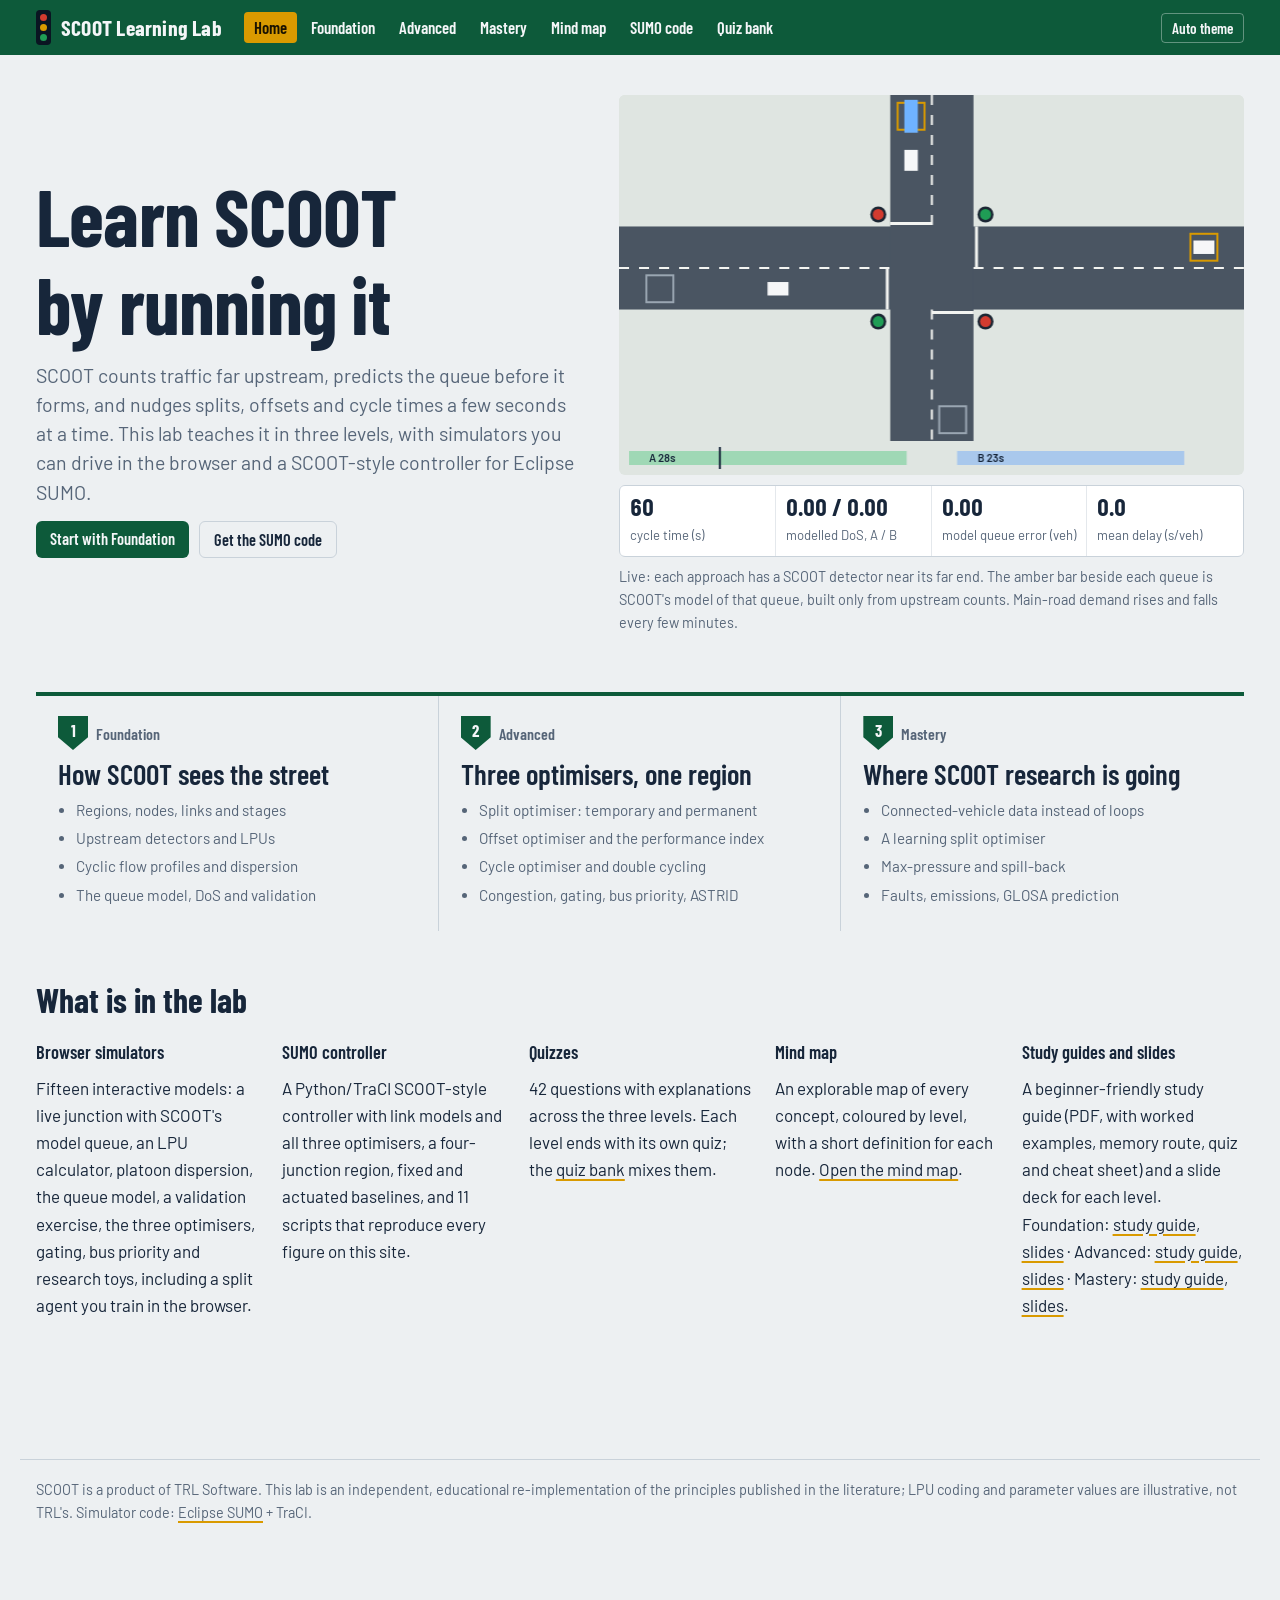
==== docs/index.html @ 30b81a03 "Add files via upload" ====
<!doctype html>
<html lang="en">
<head>
<meta charset="utf-8">
<meta name="viewport" content="width=device-width, initial-scale=1, viewport-fit=cover">
<title>SCOOT Learning Lab</title>
<meta name="claude:viewport-fit-sides" content="cover">
<meta name="description" content="Learn SCOOT, the Split Cycle Offset Optimisation Technique, in three levels with live simulators, quizzes, a mind map and a SCOOT-style controller for SUMO.">
<link rel="preconnect" href="https://fonts.googleapis.com"><link rel="preconnect" href="https://fonts.gstatic.com" crossorigin>
<link rel="stylesheet" href="https://fonts.googleapis.com/css2?family=Barlow+Condensed:wght@500;600;700&family=Barlow:ital,wght@0,400;0,500;0,600;1,400&family=JetBrains+Mono:wght@400;600&display=swap">
<link rel="stylesheet" href="css/site.css">
</head>
<body>
<main class="wrap">
  <section class="hero">
    <div>
      <h1>Learn SCOOT by running it</h1>
      <p class="lede">SCOOT counts traffic far upstream, predicts the queue before it forms, and nudges splits, offsets and cycle times a few seconds at a time. This lab teaches it in three levels, with simulators you can drive in the browser and a SCOOT-style controller for Eclipse SUMO.</p>
      <div class="quiz-nav">
        <a class="btn" href="foundation.html" style="text-decoration:none">Start with Foundation</a>
        <a class="btn ghost" href="sumo.html" style="text-decoration:none">Get the SUMO code</a>
      </div>
    </div>
    <div>
      <canvas class="sim" id="heroSim" aria-label="Live simulation of a junction under SCOOT control"></canvas>
      <div class="readout" style="margin-top:10px">
        <div><b id="hC">–</b><span>cycle time (s)</span></div>
        <div><b id="hDs">–</b><span>modelled DoS, A / B</span></div>
        <div><b id="hErr">–</b><span>model queue error (veh)</span></div>
        <div><b id="hDelay">–</b><span>mean delay (s/veh)</span></div>
      </div>
      <p class="muted" style="font-size:.9rem;margin-top:8px">Live: each approach has a SCOOT detector near its far end. The amber bar beside each queue is SCOOT's model of that queue, built only from upstream counts. Main-road demand rises and falls every few minutes.</p>
    </div>
  </section>

  <div class="levels">
    <a href="foundation.html">
      <span class="level-tag"><span class="shield">1</span>Foundation</span>
      <h3>How SCOOT sees the street</h3>
      <ul><li>Regions, nodes, links and stages</li><li>Upstream detectors and LPUs</li><li>Cyclic flow profiles and dispersion</li><li>The queue model, DoS and validation</li></ul>
    </a>
    <a href="advanced.html">
      <span class="level-tag"><span class="shield">2</span>Advanced</span>
      <h3>Three optimisers, one region</h3>
      <ul><li>Split optimiser: temporary and permanent</li><li>Offset optimiser and the performance index</li><li>Cycle optimiser and double cycling</li><li>Congestion, gating, bus priority, ASTRID</li></ul>
    </a>
    <a href="mastery.html">
      <span class="level-tag"><span class="shield">3</span>Mastery</span>
      <h3>Where SCOOT research is going</h3>
      <ul><li>Connected-vehicle data instead of loops</li><li>A learning split optimiser</li><li>Max-pressure and spill-back</li><li>Faults, emissions, GLOSA prediction</li></ul>
    </a>
  </div>

  <h2 id="kit">What is in the lab</h2>
  <div class="toolbelt">
    <div><h4>Browser simulators</h4><p>Fifteen interactive models: a live junction with SCOOT's model queue, an LPU calculator, platoon dispersion, the queue model, a validation exercise, the three optimisers, gating, bus priority and research toys, including a split agent you train in the browser.</p></div>
    <div><h4>SUMO controller</h4><p>A Python/TraCI SCOOT-style controller with link models and all three optimisers, a four-junction region, fixed and actuated baselines, and 11 scripts that reproduce every figure on this site.</p></div>
    <div><h4>Quizzes</h4><p>42 questions with explanations across the three levels. Each level ends with its own quiz; the <a href="quiz.html">quiz bank</a> mixes them.</p></div>
    <div><h4>Mind map</h4><p>An explorable map of every concept, coloured by level, with a short definition for each node. <a href="mindmap.html">Open the mind map</a>.</p></div>
    <div><h4>Study guides and slides</h4><p>A beginner-friendly study guide (PDF, with worked examples, memory route, quiz and cheat sheet) and a slide deck for each level. Foundation: <a href="materials/SCOOT_Foundation_Study_Guide.pdf">study guide</a>, <a href="materials/SCOOT_Foundation_Presentation.pptx" download>slides</a> · Advanced: <a href="materials/SCOOT_Advanced_Study_Guide.pdf">study guide</a>, <a href="materials/SCOOT_Advanced_Presentation.pptx" download>slides</a> · Mastery: <a href="materials/SCOOT_Mastery_Study_Guide.pdf">study guide</a>, <a href="materials/SCOOT_Mastery_Presentation.pptx" download>slides</a>.</p></div>
  </div>
</main>
<script src="js/engine.js"></script>
<script src="js/intersection-sim.js"></script>
<script src="js/common.js"></script>
<script>
  const sim = new IntersectionSim(document.getElementById('heroSim'), { mode: 'scoot', speed: 6 });
  const base = { W: 600, E: 560, N: 280, S: 260 };
  let phase = 0;
  sim.on(r => { phase += (r.C || 60) / 900; const k = 0.75 + 0.5 * Math.max(0, Math.sin(phase)); sim.setDemand({ W: base.W * k, E: base.E * k, N: base.N, S: base.S }); });
  setInterval(() => {
    const s = sim.stats();
    hC.textContent = s.C.toFixed(0); hDs.textContent = `${s.dos.A.toFixed(2)} / ${s.dos.B.toFixed(2)}`;
    hErr.textContent = s.modelErr.toFixed(2); hDelay.textContent = s.avgDelay.toFixed(1);
  }, 500);
  if (!matchMedia('(prefers-reduced-motion: reduce)').matches) sim.start(); else { for (let i = 0; i < 400; i++) sim.tick(); sim.draw(); }
  addEventListener('themechange', () => sim.draw());
</script>
</body>
</html>
---- docs/css/site.css ----
/* SCOOT Learning Lab
   Layout: signage band nav, left "route" index + 760px reading column, wide bays for simulators.
   Type: Barlow Condensed (road-sign display), Barlow (body), JetBrains Mono (code). */
:root {
  --paper: #edf0f2;
  --surface: #ffffff;
  --sunk: #e2e7eb;
  --fg: #17263a;
  --muted: #566578;
  --line: #c9d2da;
  --band: #0d5a3a;
  --band-fg: #f4f6f8;
  --amber: #d99a00;
  --amber-ink: #8a5f00;
  --go: #1f9d55;
  --stop: #d23b2f;
  --phase-a: #9fd8b5;
  --phase-b: #a9c8ec;
  --phase-c: #e6c8f0;
  --road: #4a5562;
  --road-verge: #dfe5e1;
  --marking: #f3f4f1;
  --loop: #9aa6b2;
  --car: #f6f7f8;
  --car-alt: #6fb3ff;
  --signal-body: #1b2633;
  --code-bg: #f6f8fa;
  --display: "Barlow Condensed", "Arial Narrow", "Roboto Condensed", sans-serif;
  --body: "Barlow", "Segoe UI", system-ui, sans-serif;
  --mono: "JetBrains Mono", ui-monospace, "SFMono-Regular", Menlo, Consolas, monospace;
  --radius: 6px;
}
@media (prefers-color-scheme: dark) {
  :root:not([data-theme="light"]) {
    --paper: #0f1620; --surface: #17212d; --sunk: #1e2a38; --fg: #e3e9ef; --muted: #9babbb; --line: #2c3a4a;
    --band: #0a3d28; --band-fg: #eef2f6; --amber: #f2b526; --amber-ink: #f2c55a; --go: #38c172; --stop: #ef5a4c;
    --phase-a: #1f5b3a; --phase-b: #24476e; --phase-c: #553366;
    --road: #3a434e; --road-verge: #1a2430; --marking: #c9ced3; --loop: #61707f; --car: #e9edf1; --car-alt: #6fb3ff;
    --signal-body: #05090d; --code-bg: #121b26; color-scheme: dark;
  }
}
:root[data-theme="dark"] {
  --paper: #0f1620; --surface: #17212d; --sunk: #1e2a38; --fg: #e3e9ef; --muted: #9babbb; --line: #2c3a4a;
  --band: #0a3d28; --band-fg: #eef2f6; --amber: #f2b526; --amber-ink: #f2c55a; --go: #38c172; --stop: #ef5a4c;
  --phase-a: #1f5b3a; --phase-b: #24476e; --phase-c: #553366;
  --road: #3a434e; --road-verge: #1a2430; --marking: #c9ced3; --loop: #61707f; --car: #e9edf1; --car-alt: #6fb3ff;
  --signal-body: #05090d; --code-bg: #121b26; color-scheme: dark;
}

* { box-sizing: border-box; }
html { -webkit-text-size-adjust: 100%; }
body {
  margin: 0; background: var(--paper); color: var(--fg);
  font: 17px/1.6 var(--body);
}
a { color: inherit; text-decoration-color: var(--amber); text-underline-offset: 3px; text-decoration-thickness: 2px; }
a:hover { text-decoration-color: var(--fg); }
:focus-visible { outline: 3px solid var(--amber); outline-offset: 2px; border-radius: 3px; }
img { max-width: 100%; height: auto; }
h1, h2, h3, h4 { font-family: var(--display); line-height: 1.1; text-wrap: balance; margin: 0; }
h1 { font-size: clamp(2.6rem, 6vw, 4.4rem); font-weight: 700; letter-spacing: -0.01em; }
h2 { font-size: 2.1rem; font-weight: 700; margin-top: 3.2rem; }
h3 { font-size: 1.45rem; font-weight: 600; margin-top: 2rem; }
h4 { font-size: 1.15rem; font-weight: 600; margin-top: 1.4rem; }
p, ul, ol { margin: 0.8rem 0 0; }
li + li { margin-top: 0.25rem; }
code, pre, kbd { font-family: var(--mono); font-size: 0.86em; }
:not(pre) > code { background: var(--sunk); padding: 0.1em 0.35em; border-radius: 4px; }
pre { background: var(--code-bg); border: 1px solid var(--line); border-radius: var(--radius); padding: 14px 16px; overflow-x: auto; line-height: 1.5; margin: 1rem 0 0; position: relative; }
.muted { color: var(--muted); }
.num { font-variant-numeric: tabular-nums; }

/* ---------- signage band ---------- */
.band { background: var(--band); color: var(--band-fg); position: sticky; top: env(safe-area-inset-top, 0px); z-index: 20; }
body::before { content: ""; position: fixed; inset: 0 0 auto; height: env(safe-area-inset-top, 0px); z-index: 10; background: var(--band); }
.band-inner { max-width: 1240px; margin: 0 auto; display: flex; align-items: center; gap: 22px; flex-wrap: wrap;
  padding-block: 10px; padding-left: max(16px, env(safe-area-inset-left, 0px)); padding-right: max(16px, env(safe-area-inset-right, 0px)); }
.brand { font: 700 1.35rem/1 var(--display); text-decoration: none; display: flex; align-items: center; gap: 10px; letter-spacing: 0.01em; }
.brand-mark { display: inline-grid; grid-template-rows: repeat(3, 7px); gap: 3px; background: #0a1522; padding: 4px; border-radius: 4px; }
.brand-mark i { width: 7px; height: 7px; border-radius: 50%; display: block; }
.band nav { display: flex; gap: 4px; flex-wrap: wrap; font: 600 1.05rem/1 var(--display); }
.band nav a { text-decoration: none; padding: 7px 10px; border-radius: 4px; }
.band nav a[aria-current="page"] { background: var(--amber); color: #1a1300; }
.band nav a:not([aria-current]):hover { background: rgba(255,255,255,0.1); }
.theme-btn { margin-left: auto; background: transparent; color: inherit; border: 1px solid rgba(255,255,255,0.35); border-radius: 4px; font: 600 0.95rem var(--display); padding: 5px 10px; cursor: pointer; }

/* ---------- page frame ---------- */
.wrap { max-width: 1240px; margin: 0 auto; padding-block: 0 80px;
  padding-left: max(16px, env(safe-area-inset-left, 0px)); padding-right: max(16px, env(safe-area-inset-right, 0px)); }
.layout { display: grid; grid-template-columns: 220px minmax(0, 1fr); gap: 48px; align-items: start; }
.route { position: sticky; top: calc(env(safe-area-inset-top, 0px) + 76px); padding-top: 36px; font-size: 0.95rem; }
.route ol { list-style: none; padding: 0; margin: 10px 0 0; border-left: 3px solid var(--line); }
.route li { margin: 0; }
.route a { display: block; padding: 5px 0 5px 14px; margin-left: -3px; border-left: 3px solid transparent; text-decoration: none; color: var(--muted); }
.route a:hover, .route a.on { color: var(--fg); border-left-color: var(--amber); }
.route .level-name { font: 700 1.3rem var(--display); }
.content { min-width: 0; padding-top: 28px; }
.prose { max-width: 760px; }
.lede { font-size: 1.22rem; line-height: 1.5; color: var(--muted); max-width: 680px; margin-top: 14px; }
@media (max-width: 920px) { .layout { grid-template-columns: minmax(0, 1fr); gap: 0; } .route { display: none; } }

/* level header */
.level-head { padding: 34px 0 8px; border-bottom: 1px solid var(--line); }
.level-tag { display: inline-flex; align-items: center; gap: 8px; font: 600 1rem var(--display); color: var(--muted); }
.shield { display: inline-grid; place-items: center; width: 30px; height: 34px; background: var(--band); color: var(--band-fg);
  clip-path: polygon(0 0, 100% 0, 100% 62%, 50% 100%, 0 62%); font: 700 1.05rem var(--display); padding-bottom: 6px; }
.level-head h1 { margin-top: 8px; }

/* ---------- simulator bays ---------- */
.bay { background: var(--surface); border: 1px solid var(--line); border-radius: 10px; margin-top: 1.4rem; overflow: hidden; }
.bay-head { padding: 14px 18px 0; display: flex; gap: 12px; align-items: baseline; flex-wrap: wrap; }
.bay-head h4 { margin: 0; font-size: 1.25rem; }
.bay-head .hint { color: var(--muted); font-size: 0.92rem; }
.bay-body { padding: 14px 18px 18px; display: grid; gap: 16px; }
.bay-split { display: grid; grid-template-columns: minmax(0, 1.5fr) minmax(0, 1fr); gap: 18px; }
@media (max-width: 760px) { .bay-split { grid-template-columns: minmax(0, 1fr); } }
canvas.sim { width: 100%; height: 340px; display: block; border-radius: 6px; background: var(--road-verge); }
canvas.chart { width: 100%; height: 190px; display: block; }
.controls { display: grid; gap: 10px; align-content: start; }
.ctl { display: grid; grid-template-columns: 1fr auto; gap: 2px 10px; font-size: 0.93rem; }
.ctl label { font-weight: 600; }
.ctl output { font-variant-numeric: tabular-nums; color: var(--muted); }
.ctl input[type=range] { grid-column: 1 / -1; width: 100%; accent-color: var(--amber); }
.seg { display: inline-flex; border: 1px solid var(--line); border-radius: 6px; overflow: hidden; flex-wrap: wrap; }
.seg button { background: transparent; border: 0; padding: 7px 12px; font: 600 1rem var(--display); color: var(--fg); cursor: pointer; }
.seg button + button { border-left: 1px solid var(--line); }
.seg button[aria-pressed="true"] { background: var(--band); color: var(--band-fg); }
.btn { background: var(--band); color: var(--band-fg); border: 0; border-radius: 6px; padding: 8px 14px; font: 600 1.02rem var(--display); cursor: pointer; }
.btn.ghost { background: transparent; color: var(--fg); border: 1px solid var(--line); }
.btn:disabled { opacity: 0.5; cursor: default; }
.readout { display: grid; grid-template-columns: repeat(auto-fit, minmax(110px, 1fr)); background: var(--surface); border: 1px solid var(--line); border-radius: 6px; overflow: hidden; }
.readout div { background: var(--surface); padding: 8px 10px; box-shadow: 0 0 0 0.5px var(--line); }
.readout b { display: block; font: 700 1.5rem/1.1 var(--display); font-variant-numeric: tabular-nums; }
.readout span { font-size: 0.82rem; color: var(--muted); }
.legend { display: flex; gap: 14px; flex-wrap: wrap; font-size: 0.85rem; color: var(--muted); }
.legend i { display: inline-block; width: 12px; height: 3px; vertical-align: middle; margin-right: 5px; }

/* formula + concept blocks */
.formula { font-family: var(--mono); background: var(--sunk); border-left: 4px solid var(--amber); padding: 12px 16px; margin-top: 1rem; border-radius: 0 6px 6px 0; overflow-x: auto; white-space: pre; font-size: 0.92rem; }
.defs { display: grid; grid-template-columns: max-content 1fr; gap: 6px 18px; margin-top: 1rem; }
.defs dt { font: 700 1.05rem var(--display); }
.defs dd { margin: 0; }
@media (max-width: 560px) { .defs { grid-template-columns: 1fr; } .defs dd { margin-bottom: 8px; } }
.callout { margin-top: 1.2rem; padding: 12px 16px; border: 1px solid var(--line); border-radius: 6px; background: var(--surface); }
.callout strong:first-child { font-family: var(--display); font-size: 1.08rem; }
table.data { border-collapse: collapse; width: 100%; font-size: 0.93rem; font-variant-numeric: tabular-nums; }
table.data th, table.data td { padding: 6px 10px; border-bottom: 1px solid var(--line); text-align: left; }
table.data th { font-family: var(--display); font-size: 1rem; }
table.data tr.best td { background: color-mix(in srgb, var(--go) 14%, transparent); }
.table-scroll { overflow-x: auto; margin-top: 1rem; }
figure { margin: 1.2rem 0 0; }
figure img { border: 1px solid var(--line); border-radius: 6px; background: #fff; }
figcaption { font-size: 0.9rem; color: var(--muted); margin-top: 6px; }

/* run-it boxes */
.runit { margin-top: 1.2rem; border: 1px dashed var(--line); border-radius: 8px; padding: 12px 16px; }
.runit h4 { margin: 0; font-size: 1.1rem; }
.copy { position: absolute; top: 6px; right: 6px; font: 600 0.8rem var(--display); background: var(--surface); color: var(--fg); border: 1px solid var(--line); border-radius: 4px; padding: 2px 8px; cursor: pointer; }

/* quiz */
.quiz { background: var(--surface); border: 1px solid var(--line); border-radius: 10px; padding: 18px; margin-top: 1.2rem; }
.quiz-top { display: flex; justify-content: space-between; gap: 12px; flex-wrap: wrap; align-items: center; }
.quiz-progress { height: 6px; background: var(--sunk); border-radius: 3px; overflow: hidden; margin-top: 10px; }
.quiz-progress i { display: block; height: 100%; background: var(--amber); transition: width .25s; }
.quiz-q { font: 600 1.35rem/1.25 var(--display); margin-top: 16px; }
.quiz-opts { display: grid; gap: 8px; margin-top: 12px; }
.quiz-opts button { text-align: left; background: var(--paper); border: 1px solid var(--line); border-radius: 6px; padding: 10px 14px; font: inherit; color: var(--fg); cursor: pointer; }
.quiz-opts button:hover:not(:disabled) { border-color: var(--fg); }
.quiz-opts button.right { border-color: var(--go); background: color-mix(in srgb, var(--go) 16%, var(--surface)); }
.quiz-opts button.wrong { border-color: var(--stop); background: color-mix(in srgb, var(--stop) 14%, var(--surface)); }
.quiz-exp { margin-top: 12px; padding: 10px 14px; border-left: 4px solid var(--amber); background: var(--sunk); border-radius: 0 6px 6px 0; }
.quiz-nav { display: flex; gap: 10px; margin-top: 14px; flex-wrap: wrap; }

/* home */
.hero { display: grid; grid-template-columns: minmax(0, 1fr) minmax(0, 1.15fr); gap: 40px; align-items: center; padding: 40px 0 20px; }
.hero h1 { font-size: clamp(2.8rem, 6.5vw, 5rem); }
.hero canvas.sim { height: 380px; }
@media (max-width: 860px) { .hero { grid-template-columns: minmax(0, 1fr); gap: 20px; } .hero canvas.sim { height: 300px; } }
.levels { display: grid; grid-template-columns: repeat(3, minmax(0, 1fr)); gap: 0; margin-top: 2.4rem; border-top: 4px solid var(--band); }
.levels a { text-decoration: none; padding: 20px 22px 24px; border-right: 1px solid var(--line); display: grid; gap: 8px; align-content: start; }
.levels a:last-child { border-right: 0; }
.levels a:hover { background: var(--surface); }
.levels h3 { margin: 0; font-size: 1.8rem; }
.levels ul { padding-left: 18px; margin: 0; font-size: 0.95rem; color: var(--muted); }
@media (max-width: 760px) { .levels { grid-template-columns: minmax(0, 1fr); } .levels a { border-right: 0; border-bottom: 1px solid var(--line); } }
.toolbelt { display: grid; grid-template-columns: repeat(auto-fit, minmax(220px, 1fr)); gap: 24px; margin-top: 1.4rem; }
.toolbelt div h4 { margin-top: 0; }
footer.site { border-top: 1px solid var(--line); margin-top: 60px; padding-top: 18px; font-size: 0.9rem; color: var(--muted); }

/* research cards (mastery) */
.research { border-top: 3px solid var(--band); padding-top: 4px; margin-top: 2.6rem; }
.research .rq { font-size: 1.1rem; font-style: italic; color: var(--muted); }
.facts { display: grid; grid-template-columns: max-content 1fr; gap: 4px 16px; margin-top: 1rem; font-size: 0.95rem; }
.facts dt { font-weight: 600; }
.facts dd { margin: 0; }
@media (max-width: 560px) { .facts { grid-template-columns: 1fr; } }

/* mind map */
.mm-wrap { background: var(--surface); border: 1px solid var(--line); border-radius: 10px; margin-top: 1.2rem; overflow: hidden; }
.mm-tools { display: flex; gap: 10px; flex-wrap: wrap; align-items: center; padding: 12px 14px; border-bottom: 1px solid var(--line); }
.mm-tools input { font: inherit; padding: 6px 10px; border: 1px solid var(--line); border-radius: 6px; background: var(--paper); color: var(--fg); min-width: 0; flex: 1 1 200px; }
#mm { width: 100%; height: 72vh; min-height: 460px; display: block; cursor: grab; }
#mm text { font-family: var(--body); fill: var(--fg); }
.mm-detail { padding: 12px 16px; border-top: 1px solid var(--line); min-height: 64px; }

@media (prefers-reduced-motion: reduce) { * { transition: none !important; animation: none !important; } }

/* compact band on phones: brand + theme on one row, nav scrolls sideways */
@media (max-width: 760px) {
  .band { position: static; }
  .band-inner { gap: 8px 12px; }
  .band nav { order: 3; width: 100%; flex-wrap: nowrap; overflow-x: auto; scrollbar-width: none; }
  .band nav a { white-space: nowrap; }
  .theme-btn { order: 2; }
  .route { top: 0; }
}
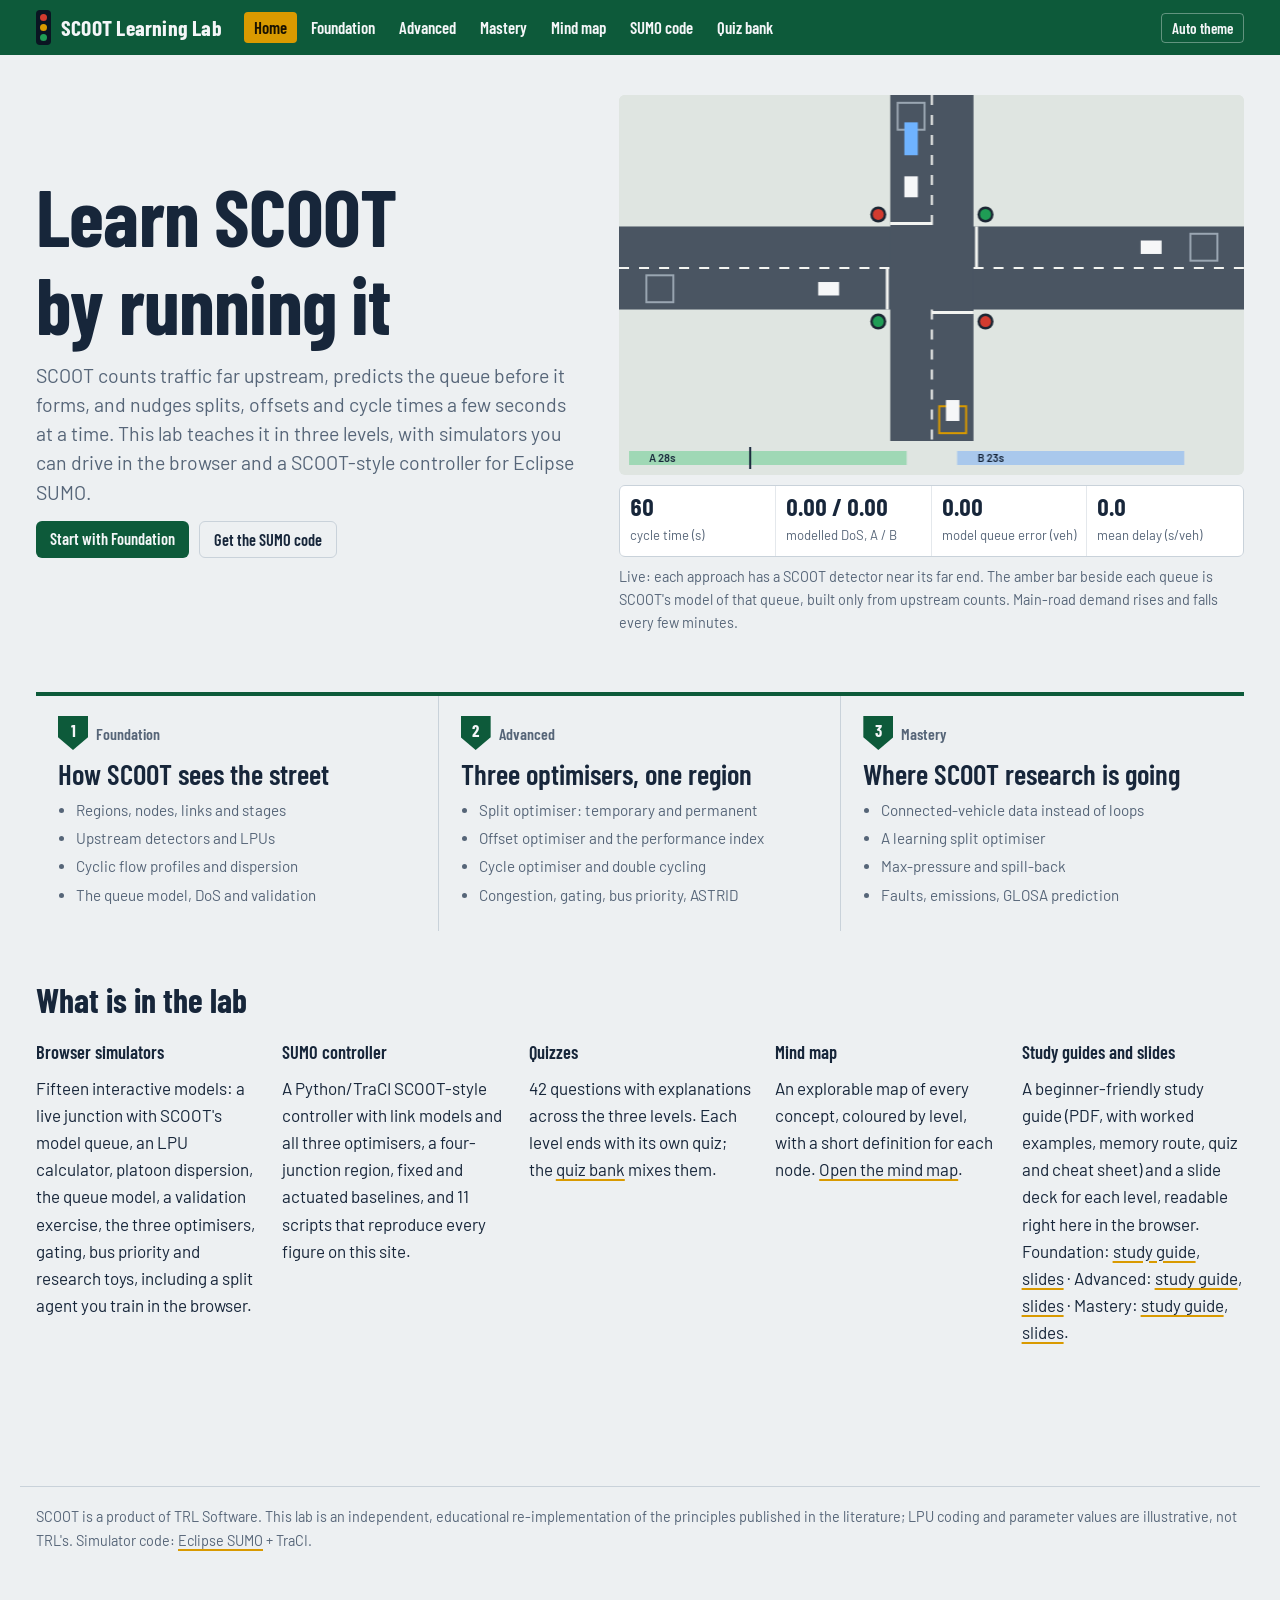
==== commit 4c6e2ce5: "Add files via upload" ====
--- a/docs/index.html
+++ b/docs/index.html
@@ -57,7 +57,7 @@
     <div><h4>SUMO controller</h4><p>A Python/TraCI SCOOT-style controller with link models and all three optimisers, a four-junction region, fixed and actuated baselines, and 11 scripts that reproduce every figure on this site.</p></div>
     <div><h4>Quizzes</h4><p>42 questions with explanations across the three levels. Each level ends with its own quiz; the <a href="quiz.html">quiz bank</a> mixes them.</p></div>
     <div><h4>Mind map</h4><p>An explorable map of every concept, coloured by level, with a short definition for each node. <a href="mindmap.html">Open the mind map</a>.</p></div>
-    <div><h4>Study guides and slides</h4><p>A beginner-friendly study guide (PDF, with worked examples, memory route, quiz and cheat sheet) and a slide deck for each level. Foundation: <a href="materials/SCOOT_Foundation_Study_Guide.pdf">study guide</a>, <a href="materials/SCOOT_Foundation_Presentation.pptx" download>slides</a> · Advanced: <a href="materials/SCOOT_Advanced_Study_Guide.pdf">study guide</a>, <a href="materials/SCOOT_Advanced_Presentation.pptx" download>slides</a> · Mastery: <a href="materials/SCOOT_Mastery_Study_Guide.pdf">study guide</a>, <a href="materials/SCOOT_Mastery_Presentation.pptx" download>slides</a>.</p></div>
+    <div><h4>Study guides and slides</h4><p>A beginner-friendly study guide (PDF, with worked examples, memory route, quiz and cheat sheet) and a slide deck for each level, readable right here in the browser. Foundation: <a href="viewer.html?doc=materials/SCOOT_Foundation_Study_Guide.pdf&amp;mode=guide">study guide</a>, <a href="viewer.html?doc=materials/SCOOT_Foundation_Presentation.pdf&amp;mode=slides&amp;dl=materials/SCOOT_Foundation_Presentation.pptx">slides</a> · Advanced: <a href="viewer.html?doc=materials/SCOOT_Advanced_Study_Guide.pdf&amp;mode=guide">study guide</a>, <a href="viewer.html?doc=materials/SCOOT_Advanced_Presentation.pdf&amp;mode=slides&amp;dl=materials/SCOOT_Advanced_Presentation.pptx">slides</a> · Mastery: <a href="viewer.html?doc=materials/SCOOT_Mastery_Study_Guide.pdf&amp;mode=guide">study guide</a>, <a href="viewer.html?doc=materials/SCOOT_Mastery_Presentation.pdf&amp;mode=slides&amp;dl=materials/SCOOT_Mastery_Presentation.pptx">slides</a>.</p></div>
   </div>
 </main>
 <script src="js/engine.js"></script>
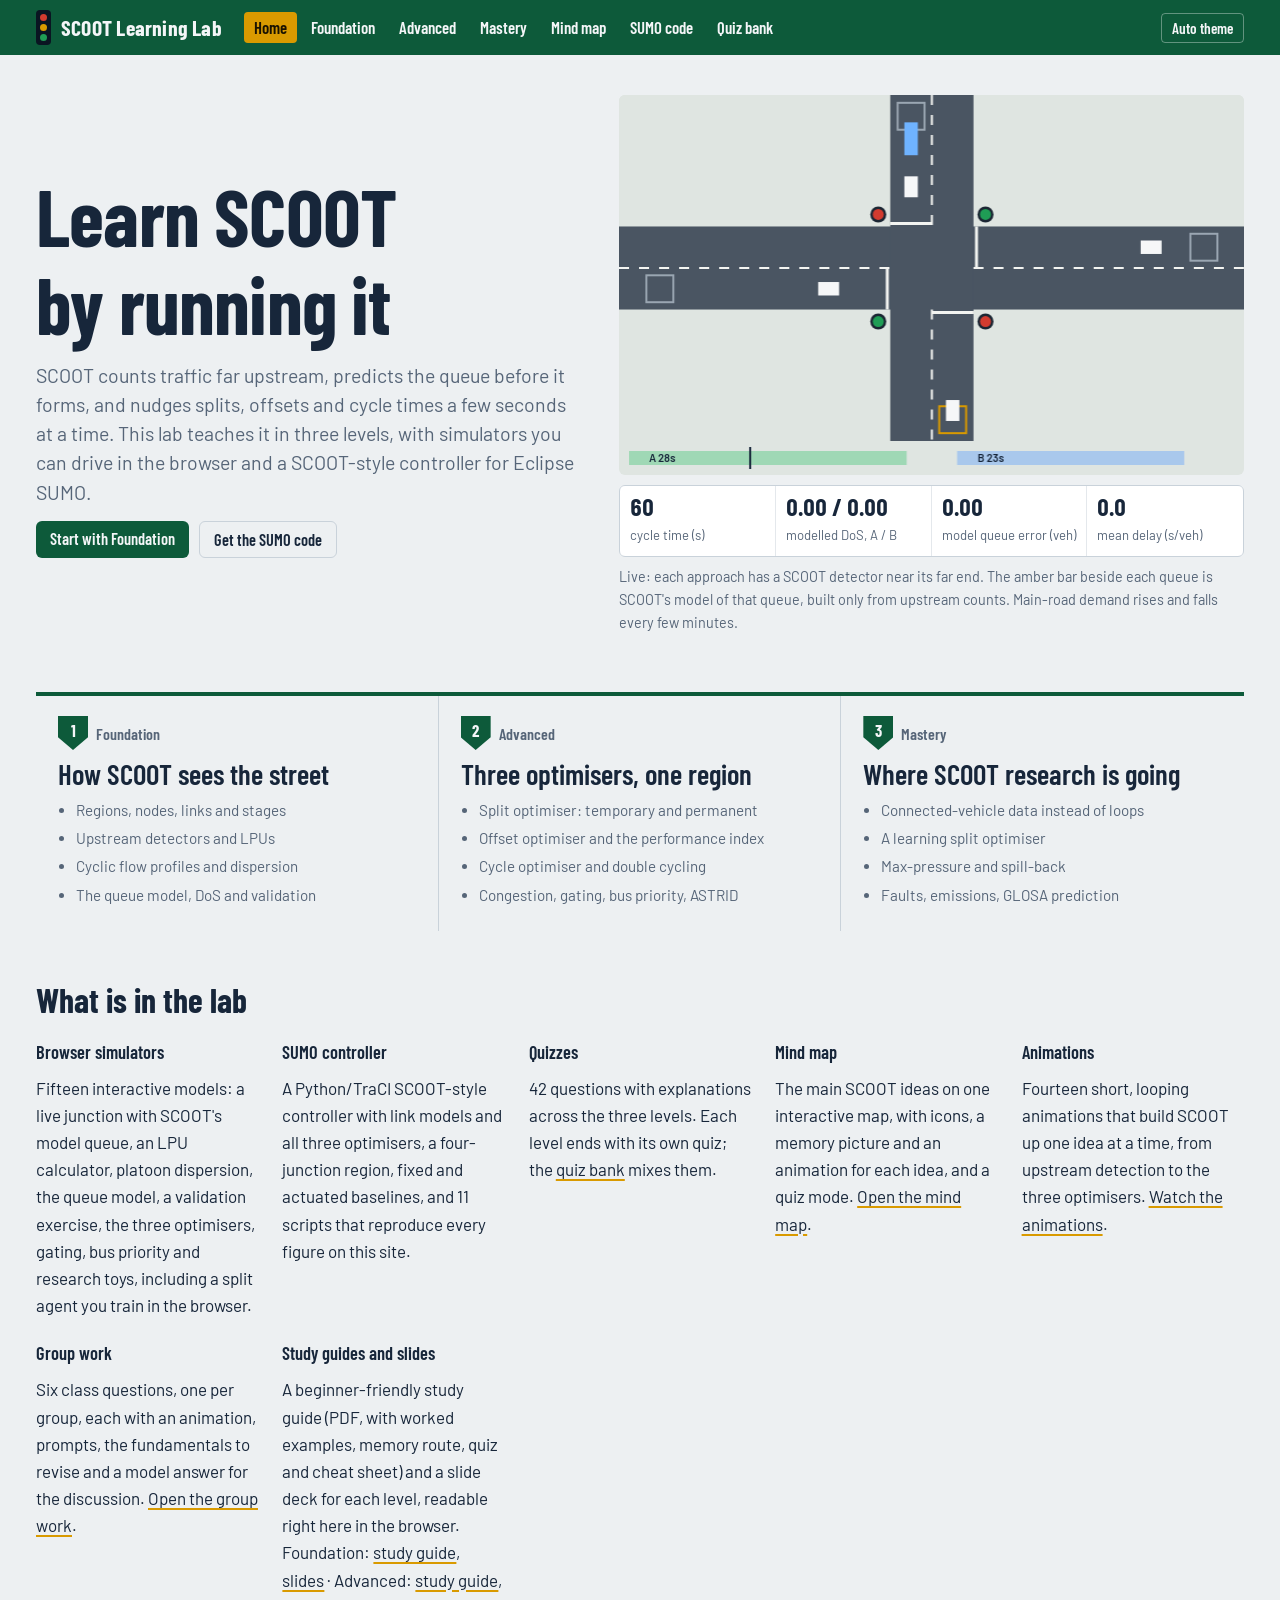
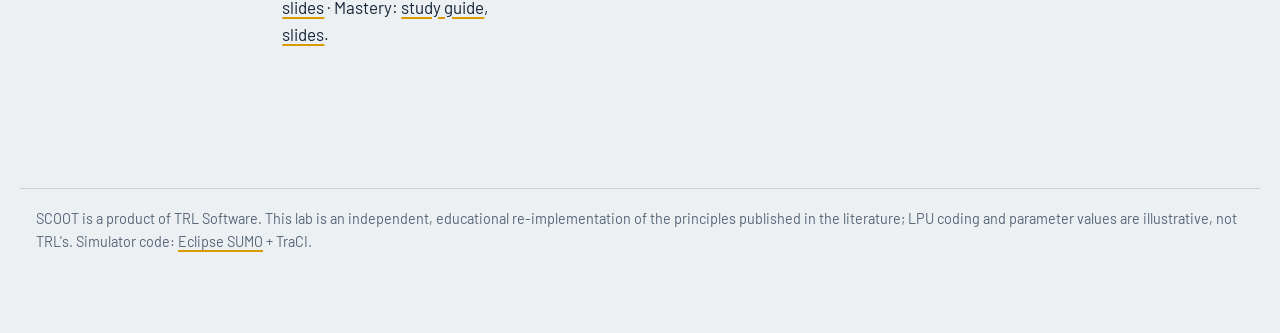
==== commit 3a1a3db4: "Add files via upload" ====
--- a/docs/index.html
+++ b/docs/index.html
@@ -56,7 +56,9 @@
     <div><h4>Browser simulators</h4><p>Fifteen interactive models: a live junction with SCOOT's model queue, an LPU calculator, platoon dispersion, the queue model, a validation exercise, the three optimisers, gating, bus priority and research toys, including a split agent you train in the browser.</p></div>
     <div><h4>SUMO controller</h4><p>A Python/TraCI SCOOT-style controller with link models and all three optimisers, a four-junction region, fixed and actuated baselines, and 11 scripts that reproduce every figure on this site.</p></div>
     <div><h4>Quizzes</h4><p>42 questions with explanations across the three levels. Each level ends with its own quiz; the <a href="quiz.html">quiz bank</a> mixes them.</p></div>
-    <div><h4>Mind map</h4><p>An explorable map of every concept, coloured by level, with a short definition for each node. <a href="mindmap.html">Open the mind map</a>.</p></div>
+    <div><h4>Mind map</h4><p>The main SCOOT ideas on one interactive map, with icons, a memory picture and an animation for each idea, and a quiz mode. <a href="mindmap.html">Open the mind map</a>.</p></div>
+    <div><h4>Animations</h4><p>Fourteen short, looping animations that build SCOOT up one idea at a time, from upstream detection to the three optimisers. <a href="animations.html">Watch the animations</a>.</p></div>
+    <div><h4>Group work</h4><p>Six class questions, one per group, each with an animation, prompts, the fundamentals to revise and a model answer for the discussion. <a href="groupwork.html">Open the group work</a>.</p></div>
     <div><h4>Study guides and slides</h4><p>A beginner-friendly study guide (PDF, with worked examples, memory route, quiz and cheat sheet) and a slide deck for each level, readable right here in the browser. Foundation: <a href="viewer.html?doc=materials/SCOOT_Foundation_Study_Guide.pdf&amp;mode=guide">study guide</a>, <a href="viewer.html?doc=materials/SCOOT_Foundation_Presentation.pdf&amp;mode=slides&amp;dl=materials/SCOOT_Foundation_Presentation.pptx">slides</a> · Advanced: <a href="viewer.html?doc=materials/SCOOT_Advanced_Study_Guide.pdf&amp;mode=guide">study guide</a>, <a href="viewer.html?doc=materials/SCOOT_Advanced_Presentation.pdf&amp;mode=slides&amp;dl=materials/SCOOT_Advanced_Presentation.pptx">slides</a> · Mastery: <a href="viewer.html?doc=materials/SCOOT_Mastery_Study_Guide.pdf&amp;mode=guide">study guide</a>, <a href="viewer.html?doc=materials/SCOOT_Mastery_Presentation.pdf&amp;mode=slides&amp;dl=materials/SCOOT_Mastery_Presentation.pptx">slides</a>.</p></div>
   </div>
 </main>
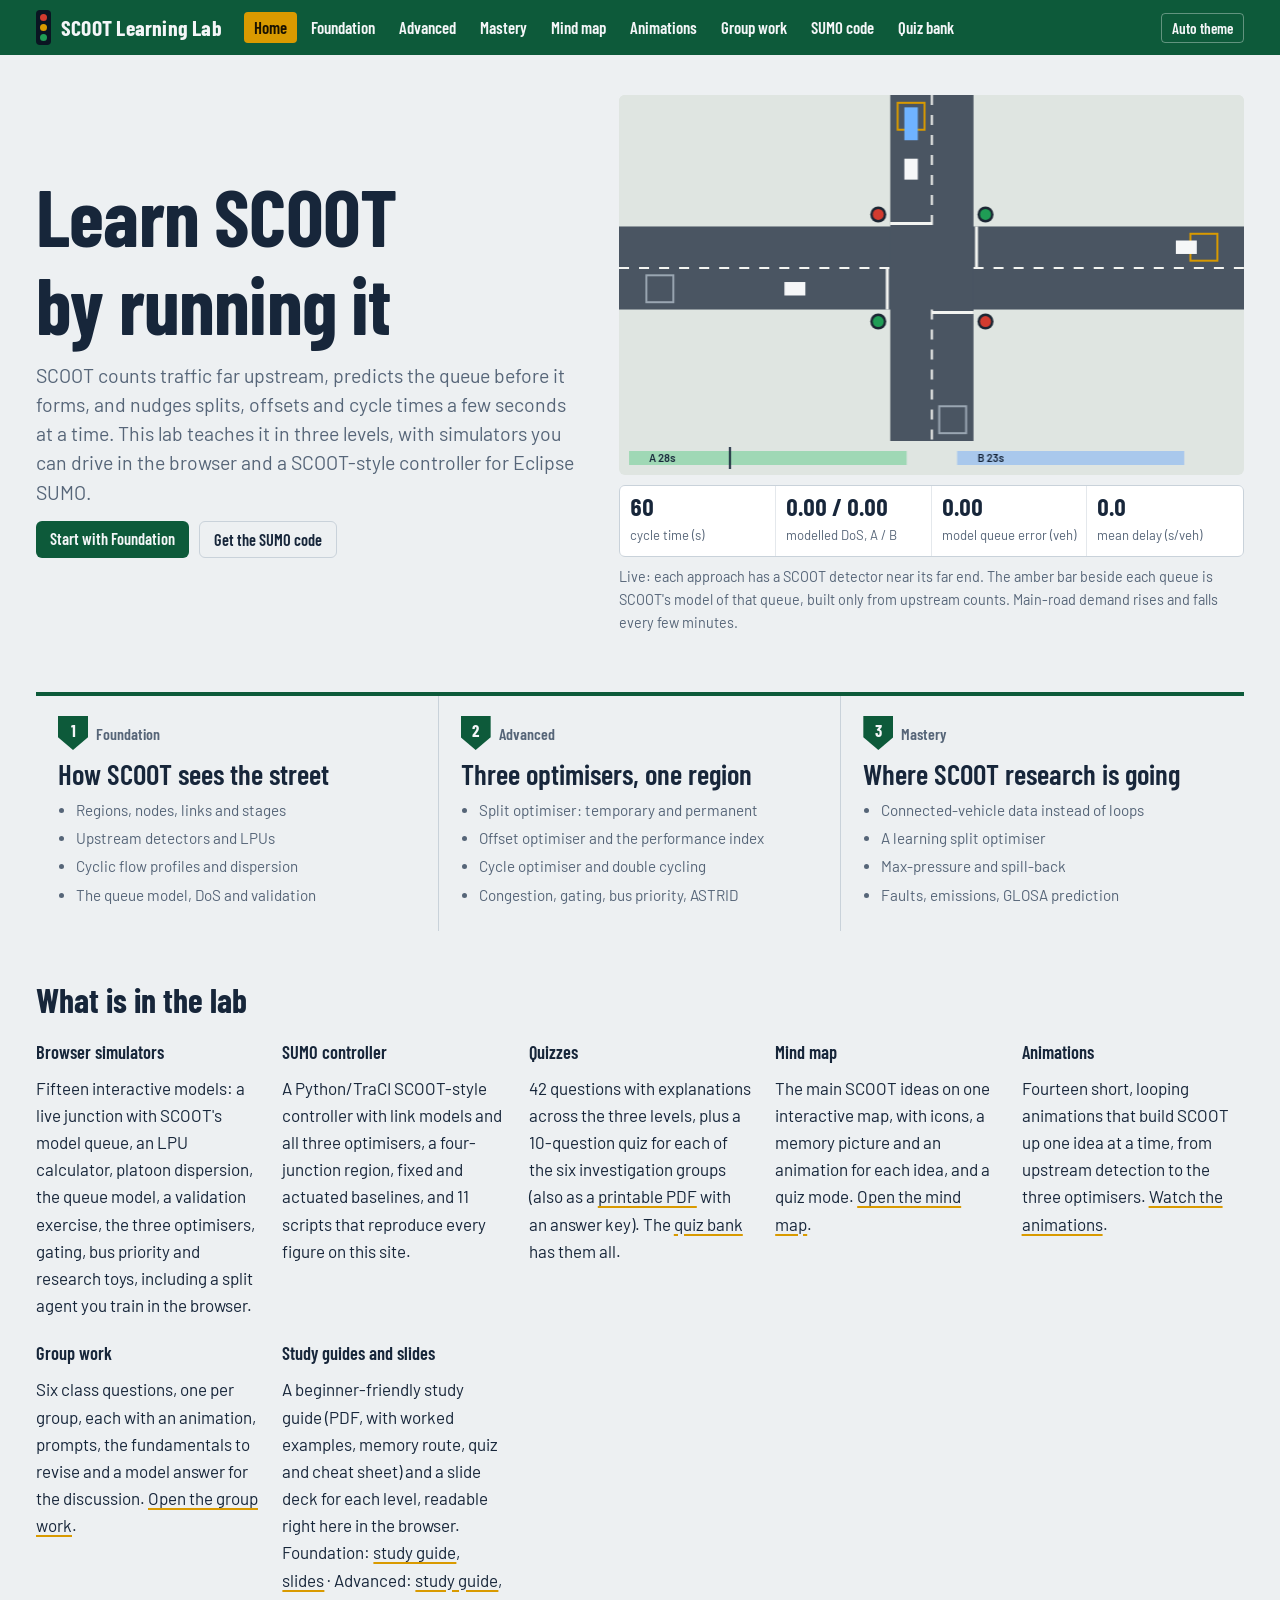
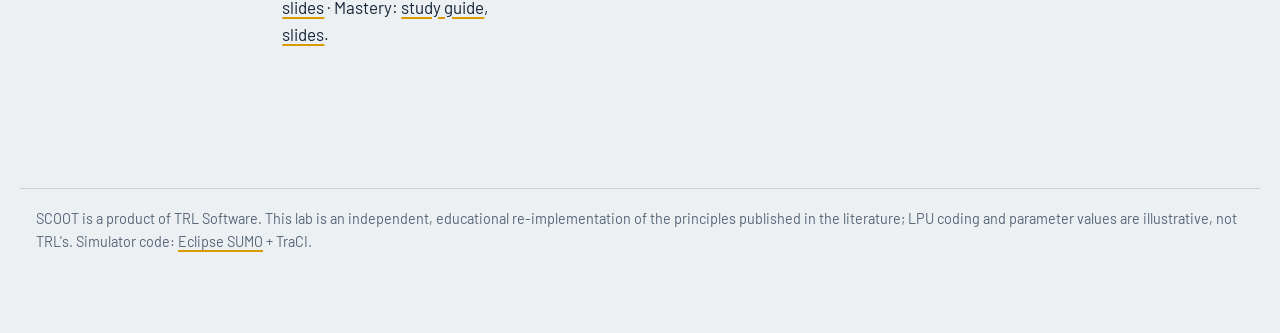
==== commit cadea22f: "Add files via upload" ====
--- a/docs/index.html
+++ b/docs/index.html
@@ -55,7 +55,7 @@
   <div class="toolbelt">
     <div><h4>Browser simulators</h4><p>Fifteen interactive models: a live junction with SCOOT's model queue, an LPU calculator, platoon dispersion, the queue model, a validation exercise, the three optimisers, gating, bus priority and research toys, including a split agent you train in the browser.</p></div>
     <div><h4>SUMO controller</h4><p>A Python/TraCI SCOOT-style controller with link models and all three optimisers, a four-junction region, fixed and actuated baselines, and 11 scripts that reproduce every figure on this site.</p></div>
-    <div><h4>Quizzes</h4><p>42 questions with explanations across the three levels. Each level ends with its own quiz; the <a href="quiz.html">quiz bank</a> mixes them.</p></div>
+    <div><h4>Quizzes</h4><p>42 questions with explanations across the three levels, plus a 10-question quiz for each of the six investigation groups (also as a <a href="materials/SCOOT_Group_Quizzes.pdf" download>printable PDF</a> with an answer key). The <a href="quiz.html">quiz bank</a> has them all.</p></div>
     <div><h4>Mind map</h4><p>The main SCOOT ideas on one interactive map, with icons, a memory picture and an animation for each idea, and a quiz mode. <a href="mindmap.html">Open the mind map</a>.</p></div>
     <div><h4>Animations</h4><p>Fourteen short, looping animations that build SCOOT up one idea at a time, from upstream detection to the three optimisers. <a href="animations.html">Watch the animations</a>.</p></div>
     <div><h4>Group work</h4><p>Six class questions, one per group, each with an animation, prompts, the fundamentals to revise and a model answer for the discussion. <a href="groupwork.html">Open the group work</a>.</p></div>
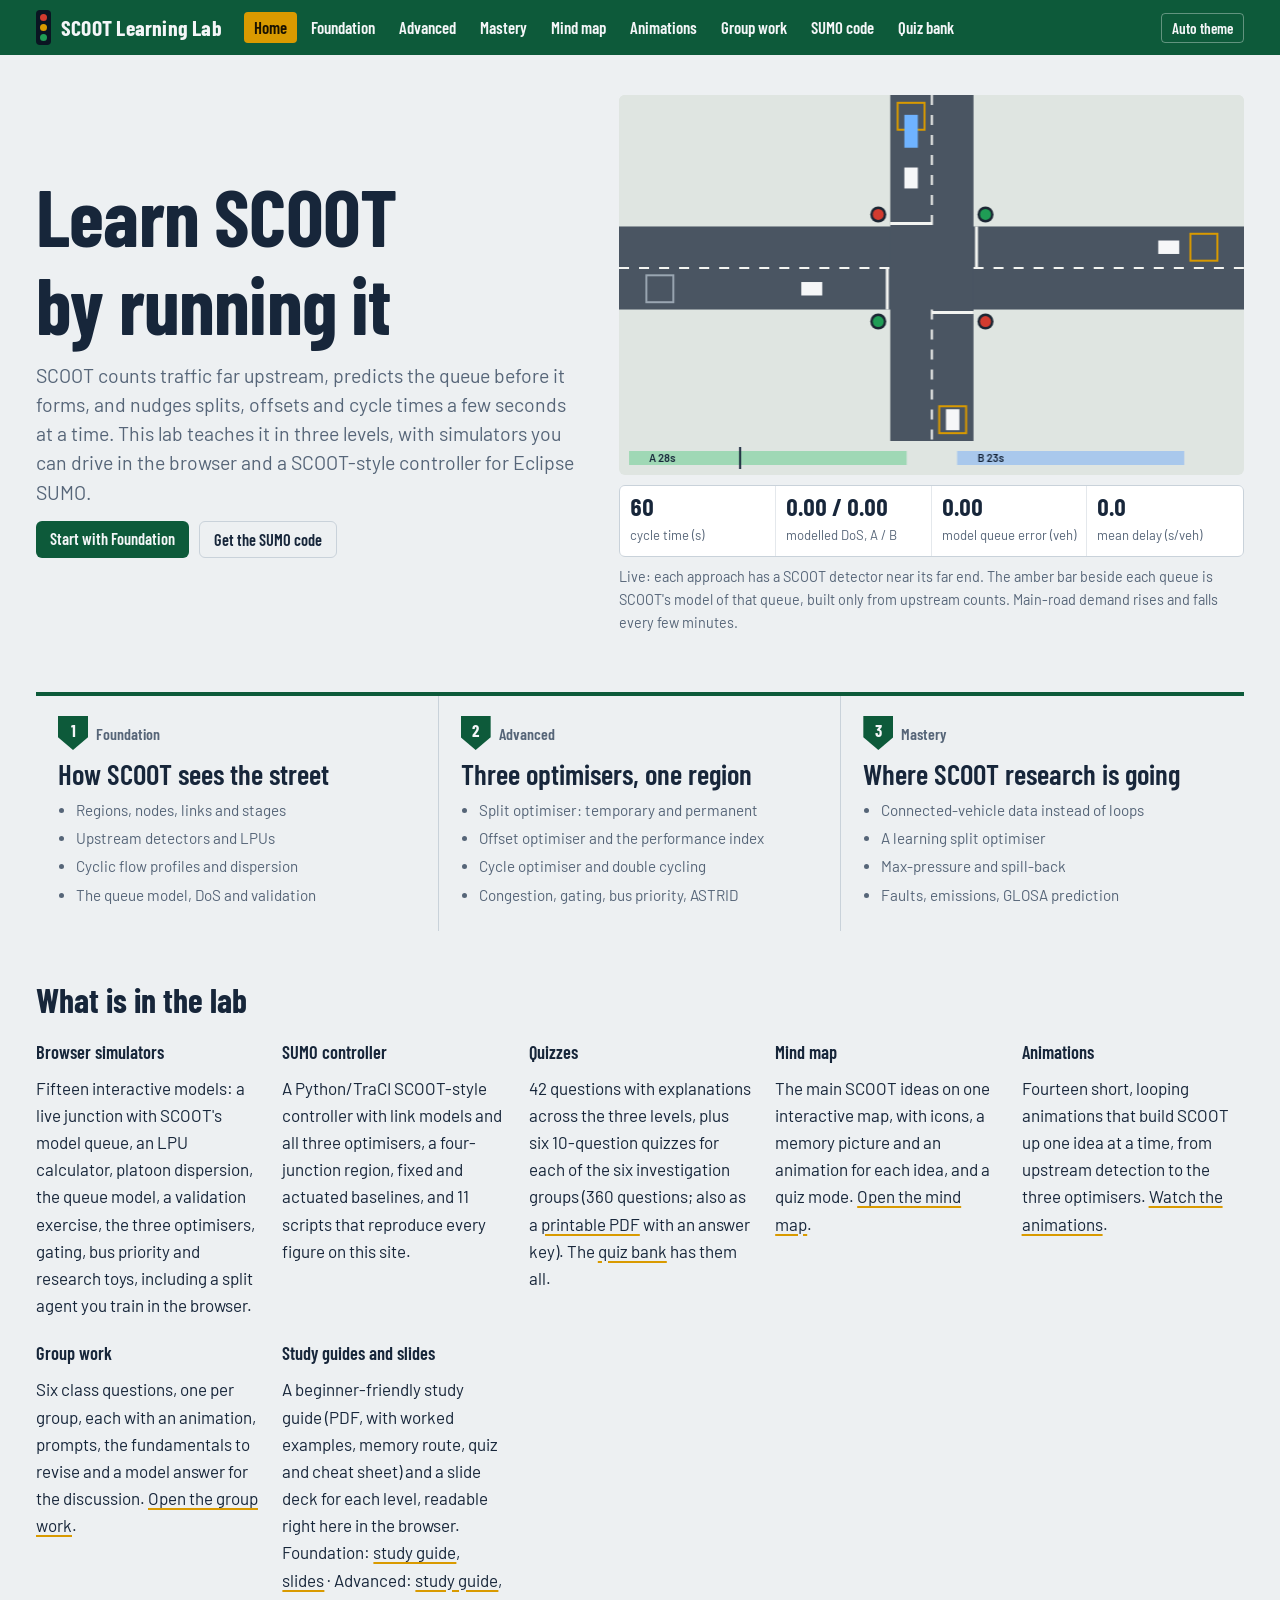
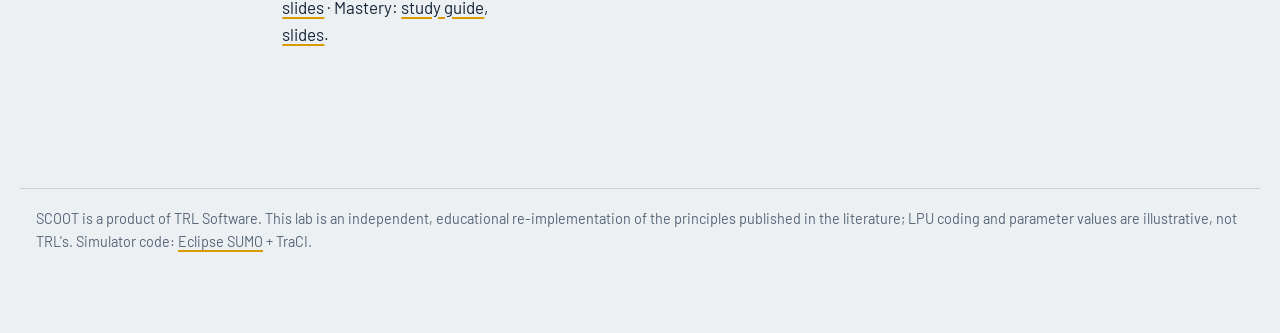
==== commit d7dd0952: "Add files via upload" ====
--- a/docs/index.html
+++ b/docs/index.html
@@ -55,7 +55,7 @@
   <div class="toolbelt">
     <div><h4>Browser simulators</h4><p>Fifteen interactive models: a live junction with SCOOT's model queue, an LPU calculator, platoon dispersion, the queue model, a validation exercise, the three optimisers, gating, bus priority and research toys, including a split agent you train in the browser.</p></div>
     <div><h4>SUMO controller</h4><p>A Python/TraCI SCOOT-style controller with link models and all three optimisers, a four-junction region, fixed and actuated baselines, and 11 scripts that reproduce every figure on this site.</p></div>
-    <div><h4>Quizzes</h4><p>42 questions with explanations across the three levels, plus a 10-question quiz for each of the six investigation groups (also as a <a href="materials/SCOOT_Group_Quizzes.pdf" download>printable PDF</a> with an answer key). The <a href="quiz.html">quiz bank</a> has them all.</p></div>
+    <div><h4>Quizzes</h4><p>42 questions with explanations across the three levels, plus six 10-question quizzes for each of the six investigation groups (360 questions; also as a <a href="materials/SCOOT_Group_Quizzes.pdf" download>printable PDF</a> with an answer key). The <a href="quiz.html">quiz bank</a> has them all.</p></div>
     <div><h4>Mind map</h4><p>The main SCOOT ideas on one interactive map, with icons, a memory picture and an animation for each idea, and a quiz mode. <a href="mindmap.html">Open the mind map</a>.</p></div>
     <div><h4>Animations</h4><p>Fourteen short, looping animations that build SCOOT up one idea at a time, from upstream detection to the three optimisers. <a href="animations.html">Watch the animations</a>.</p></div>
     <div><h4>Group work</h4><p>Six class questions, one per group, each with an animation, prompts, the fundamentals to revise and a model answer for the discussion. <a href="groupwork.html">Open the group work</a>.</p></div>
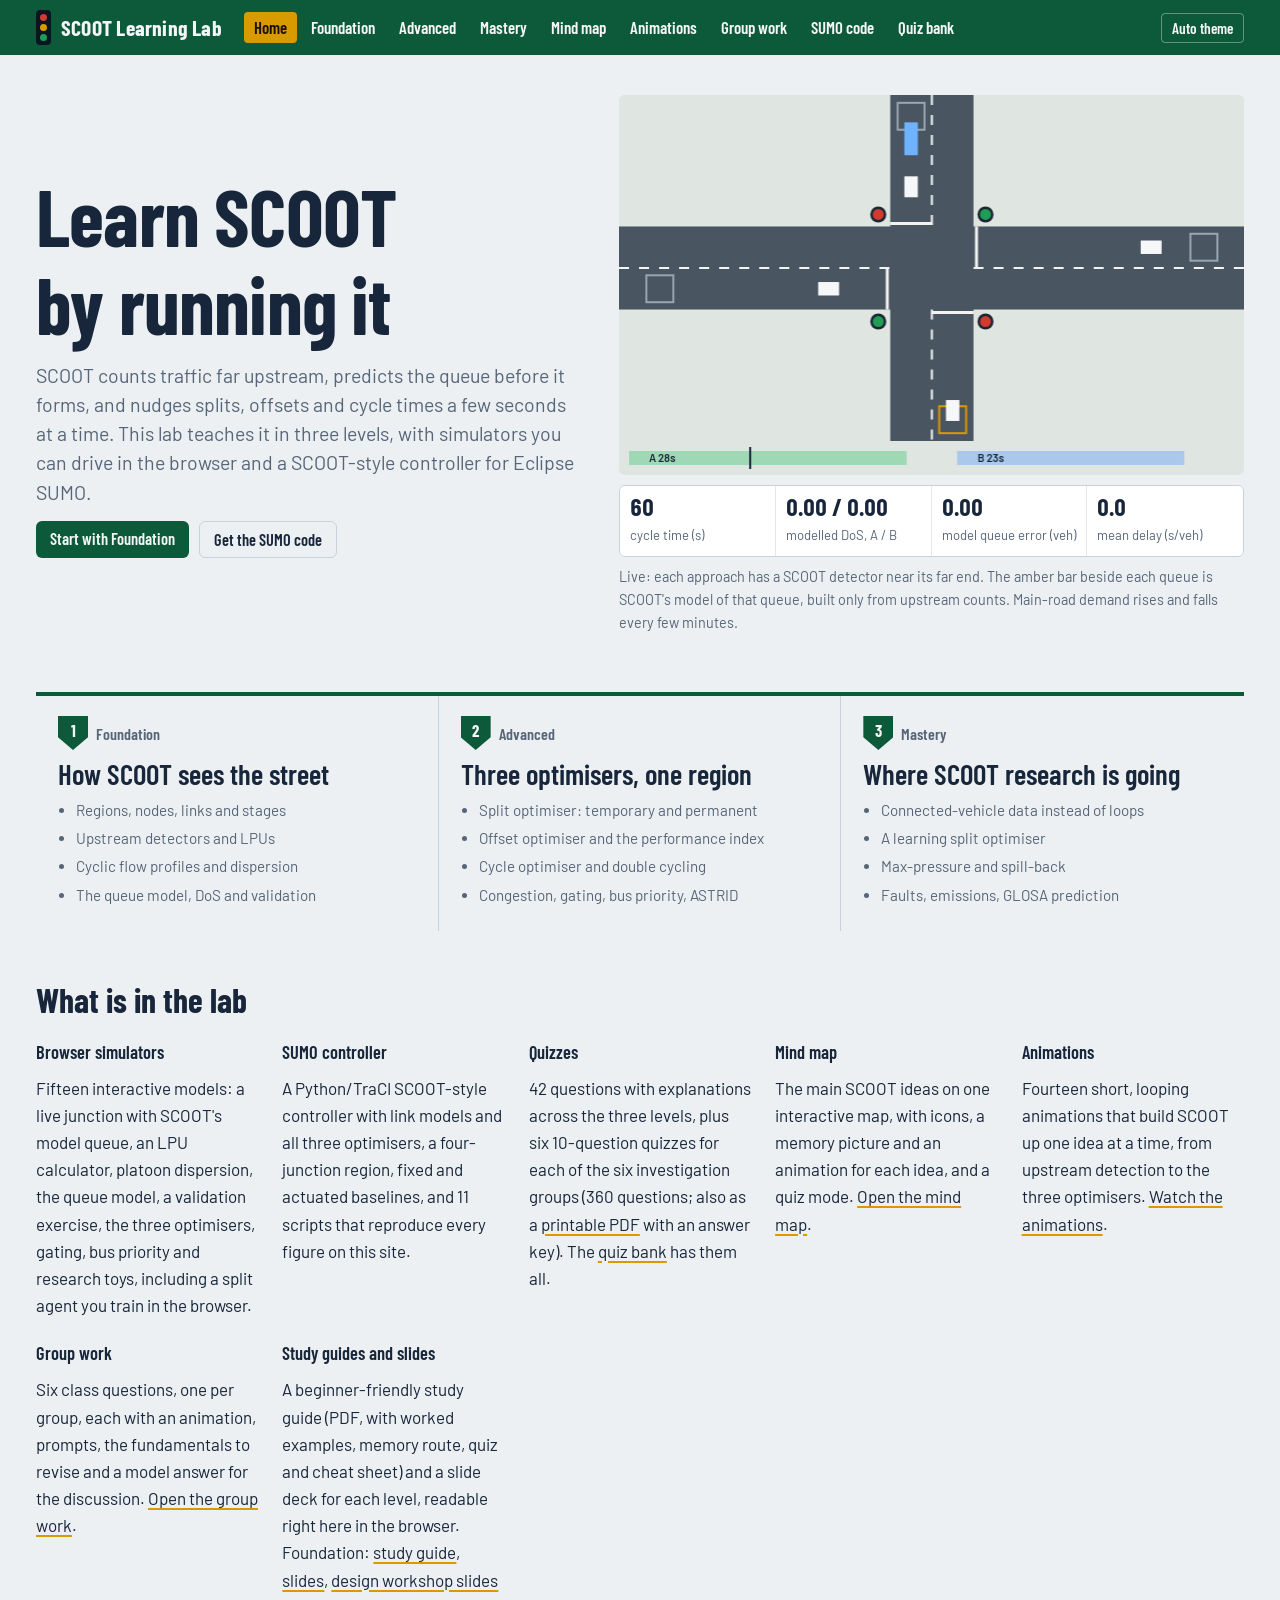
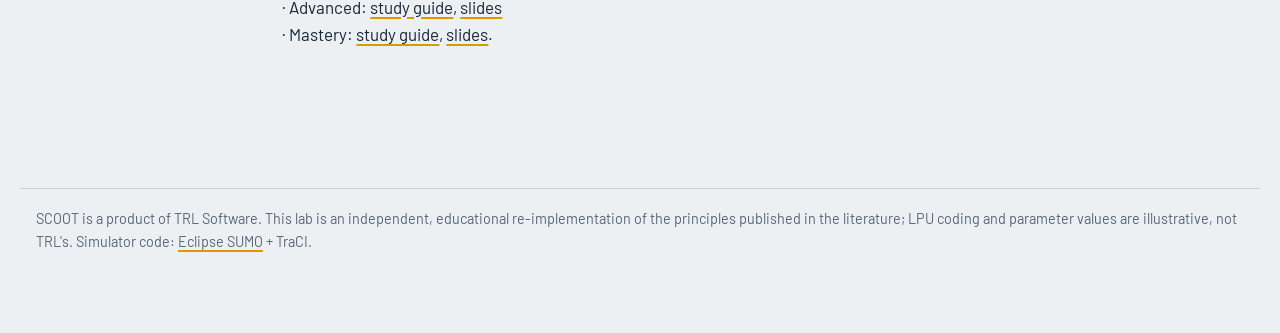
==== commit 3e4e8a98: "Open design workshop slides in the Foundation page viewer; link from home" ====
--- a/docs/index.html
+++ b/docs/index.html
@@ -59,7 +59,7 @@
     <div><h4>Mind map</h4><p>The main SCOOT ideas on one interactive map, with icons, a memory picture and an animation for each idea, and a quiz mode. <a href="mindmap.html">Open the mind map</a>.</p></div>
     <div><h4>Animations</h4><p>Fourteen short, looping animations that build SCOOT up one idea at a time, from upstream detection to the three optimisers. <a href="animations.html">Watch the animations</a>.</p></div>
     <div><h4>Group work</h4><p>Six class questions, one per group, each with an animation, prompts, the fundamentals to revise and a model answer for the discussion. <a href="groupwork.html">Open the group work</a>.</p></div>
-    <div><h4>Study guides and slides</h4><p>A beginner-friendly study guide (PDF, with worked examples, memory route, quiz and cheat sheet) and a slide deck for each level, readable right here in the browser. Foundation: <a href="viewer.html?doc=materials/SCOOT_Foundation_Study_Guide.pdf&amp;mode=guide">study guide</a>, <a href="viewer.html?doc=materials/SCOOT_Foundation_Presentation.pdf&amp;mode=slides&amp;dl=materials/SCOOT_Foundation_Presentation.pptx">slides</a> · Advanced: <a href="viewer.html?doc=materials/SCOOT_Advanced_Study_Guide.pdf&amp;mode=guide">study guide</a>, <a href="viewer.html?doc=materials/SCOOT_Advanced_Presentation.pdf&amp;mode=slides&amp;dl=materials/SCOOT_Advanced_Presentation.pptx">slides</a> · Mastery: <a href="viewer.html?doc=materials/SCOOT_Mastery_Study_Guide.pdf&amp;mode=guide">study guide</a>, <a href="viewer.html?doc=materials/SCOOT_Mastery_Presentation.pdf&amp;mode=slides&amp;dl=materials/SCOOT_Mastery_Presentation.pptx">slides</a>.</p></div>
+    <div><h4>Study guides and slides</h4><p>A beginner-friendly study guide (PDF, with worked examples, memory route, quiz and cheat sheet) and a slide deck for each level, readable right here in the browser. Foundation: <a href="viewer.html?doc=materials/SCOOT_Foundation_Study_Guide.pdf&amp;mode=guide">study guide</a>, <a href="viewer.html?doc=materials/SCOOT_Foundation_Presentation.pdf&amp;mode=slides&amp;dl=materials/SCOOT_Foundation_Presentation.pptx">slides</a>, <a href="viewer.html?doc=materials/SCOOT_Design_Presentation.pdf&amp;mode=slides&amp;dl=materials/SCOOT_Design_Presentation.pptx">design workshop slides</a> · Advanced: <a href="viewer.html?doc=materials/SCOOT_Advanced_Study_Guide.pdf&amp;mode=guide">study guide</a>, <a href="viewer.html?doc=materials/SCOOT_Advanced_Presentation.pdf&amp;mode=slides&amp;dl=materials/SCOOT_Advanced_Presentation.pptx">slides</a> · Mastery: <a href="viewer.html?doc=materials/SCOOT_Mastery_Study_Guide.pdf&amp;mode=guide">study guide</a>, <a href="viewer.html?doc=materials/SCOOT_Mastery_Presentation.pdf&amp;mode=slides&amp;dl=materials/SCOOT_Mastery_Presentation.pptx">slides</a>.</p></div>
   </div>
 </main>
 <script src="js/engine.js"></script>
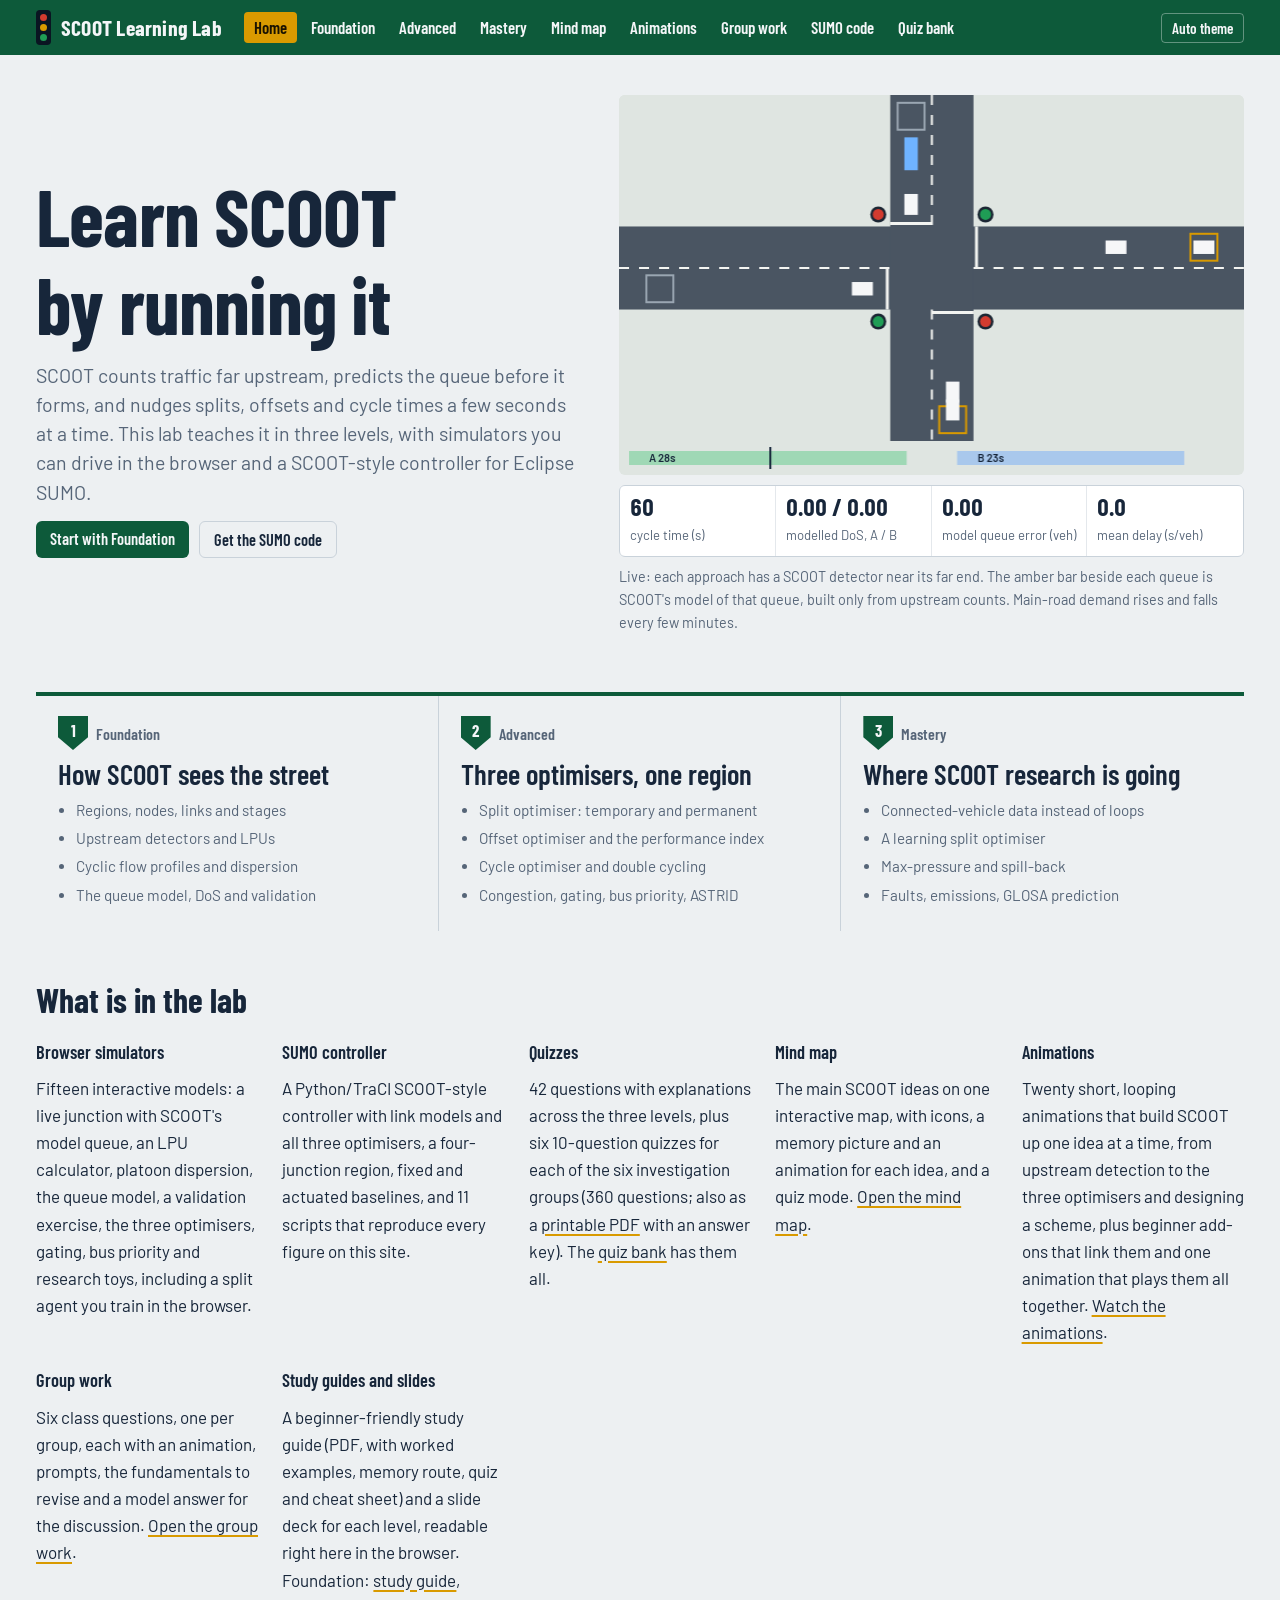
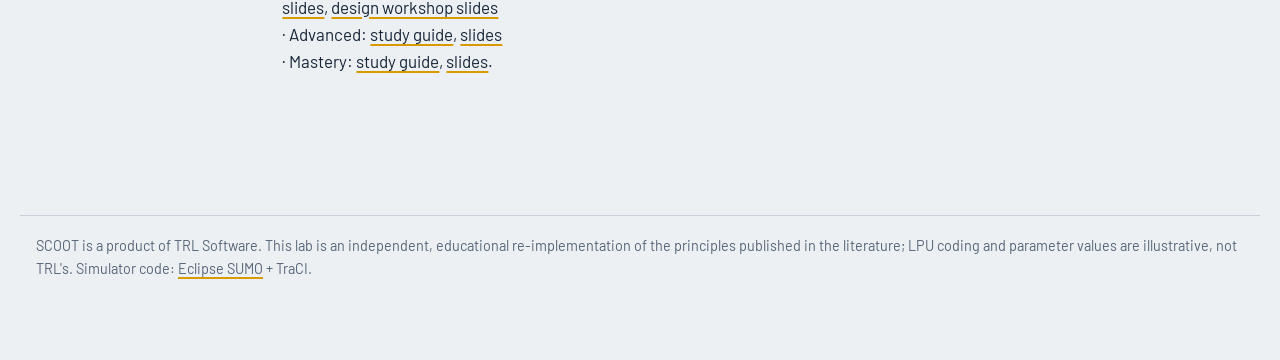
==== commit 14dcd19a: "Update animation counts on home and animations pages" ====
--- a/docs/index.html
+++ b/docs/index.html
@@ -57,7 +57,7 @@
     <div><h4>SUMO controller</h4><p>A Python/TraCI SCOOT-style controller with link models and all three optimisers, a four-junction region, fixed and actuated baselines, and 11 scripts that reproduce every figure on this site.</p></div>
     <div><h4>Quizzes</h4><p>42 questions with explanations across the three levels, plus six 10-question quizzes for each of the six investigation groups (360 questions; also as a <a href="materials/SCOOT_Group_Quizzes.pdf" download>printable PDF</a> with an answer key). The <a href="quiz.html">quiz bank</a> has them all.</p></div>
     <div><h4>Mind map</h4><p>The main SCOOT ideas on one interactive map, with icons, a memory picture and an animation for each idea, and a quiz mode. <a href="mindmap.html">Open the mind map</a>.</p></div>
-    <div><h4>Animations</h4><p>Fourteen short, looping animations that build SCOOT up one idea at a time, from upstream detection to the three optimisers. <a href="animations.html">Watch the animations</a>.</p></div>
+    <div><h4>Animations</h4><p>Twenty short, looping animations that build SCOOT up one idea at a time, from upstream detection to the three optimisers and designing a scheme, plus beginner add-ons that link them and one animation that plays them all together. <a href="animations.html">Watch the animations</a>.</p></div>
     <div><h4>Group work</h4><p>Six class questions, one per group, each with an animation, prompts, the fundamentals to revise and a model answer for the discussion. <a href="groupwork.html">Open the group work</a>.</p></div>
     <div><h4>Study guides and slides</h4><p>A beginner-friendly study guide (PDF, with worked examples, memory route, quiz and cheat sheet) and a slide deck for each level, readable right here in the browser. Foundation: <a href="viewer.html?doc=materials/SCOOT_Foundation_Study_Guide.pdf&amp;mode=guide">study guide</a>, <a href="viewer.html?doc=materials/SCOOT_Foundation_Presentation.pdf&amp;mode=slides&amp;dl=materials/SCOOT_Foundation_Presentation.pptx">slides</a>, <a href="viewer.html?doc=materials/SCOOT_Design_Presentation.pdf&amp;mode=slides&amp;dl=materials/SCOOT_Design_Presentation.pptx">design workshop slides</a> · Advanced: <a href="viewer.html?doc=materials/SCOOT_Advanced_Study_Guide.pdf&amp;mode=guide">study guide</a>, <a href="viewer.html?doc=materials/SCOOT_Advanced_Presentation.pdf&amp;mode=slides&amp;dl=materials/SCOOT_Advanced_Presentation.pptx">slides</a> · Mastery: <a href="viewer.html?doc=materials/SCOOT_Mastery_Study_Guide.pdf&amp;mode=guide">study guide</a>, <a href="viewer.html?doc=materials/SCOOT_Mastery_Presentation.pdf&amp;mode=slides&amp;dl=materials/SCOOT_Mastery_Presentation.pptx">slides</a>.</p></div>
   </div>
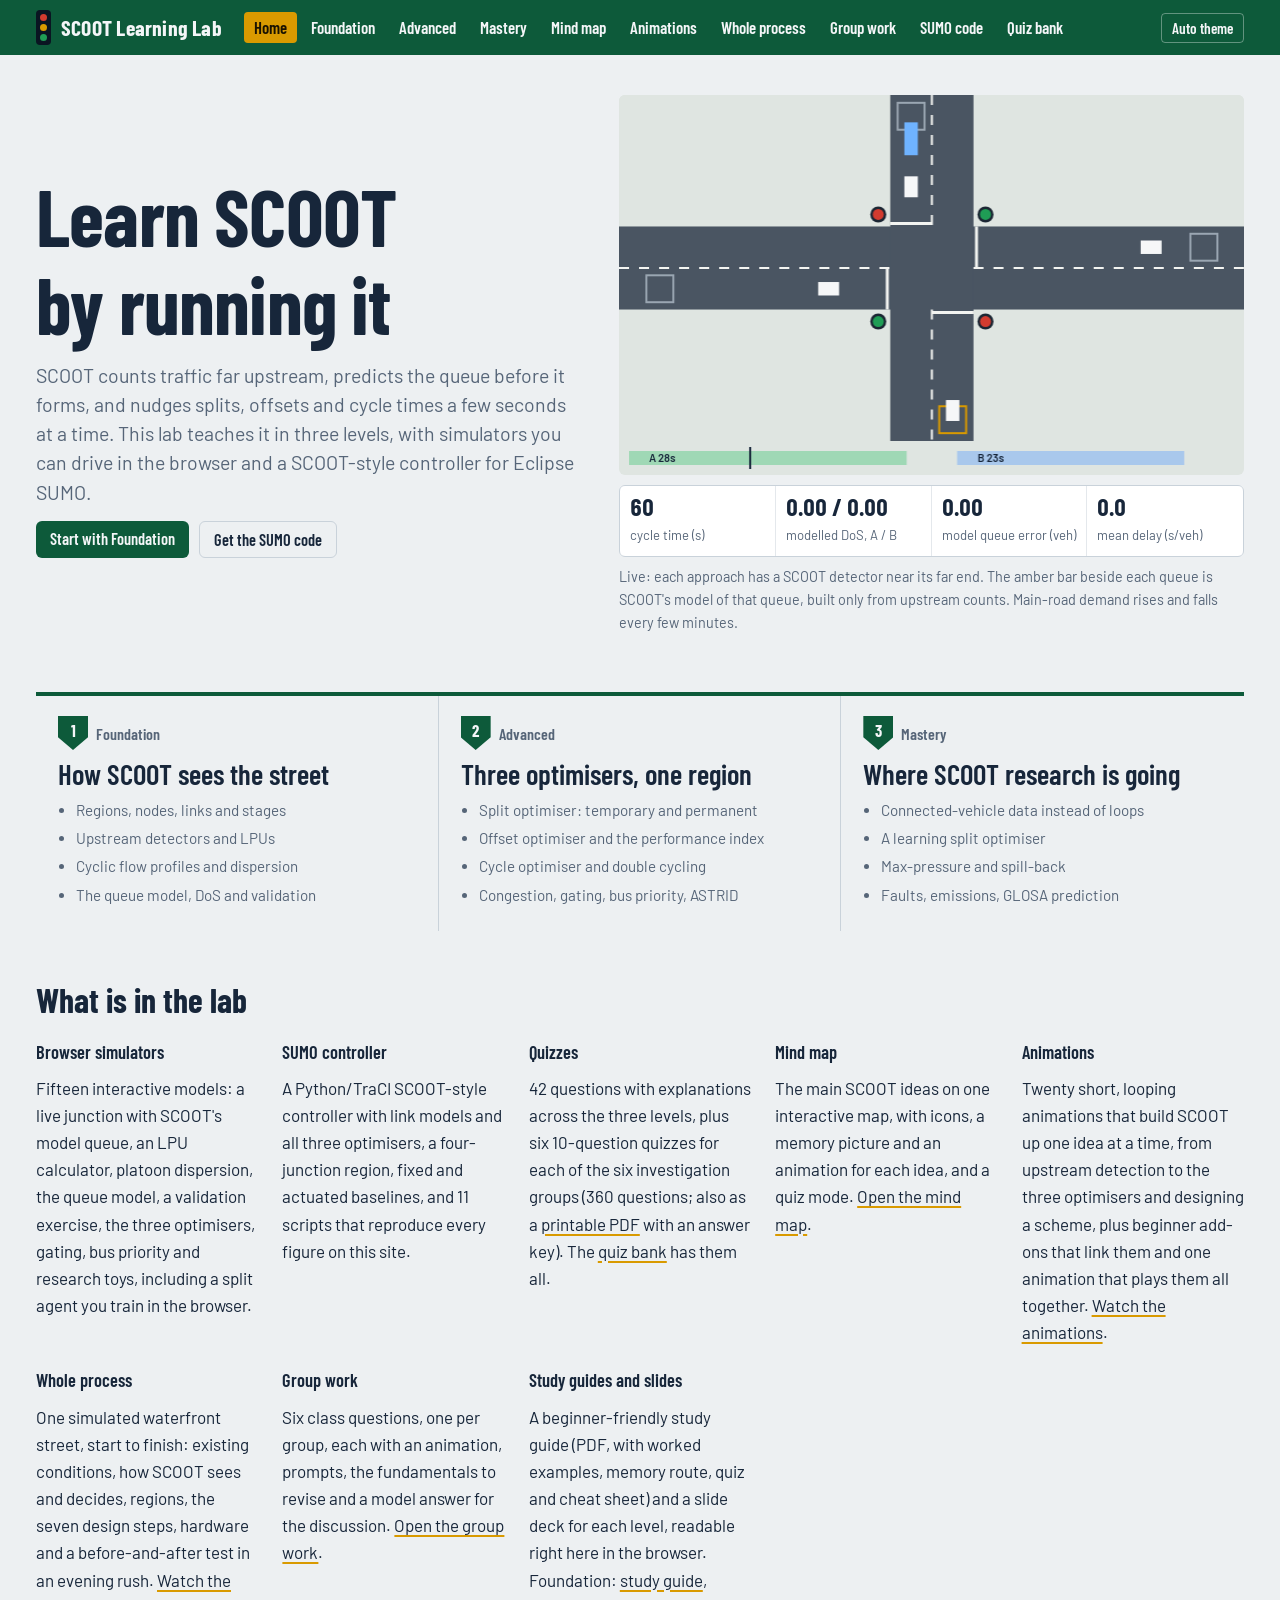
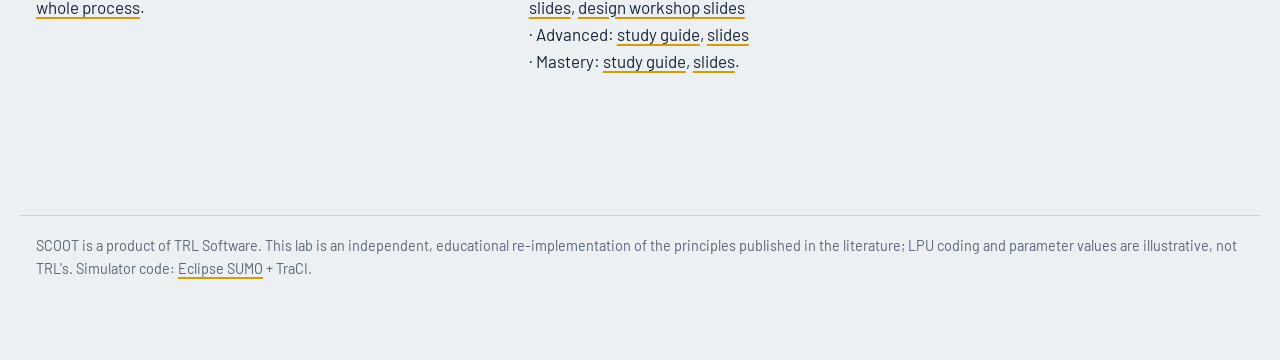
==== commit 72b263ee: "Add whole-process animation: a simulated waterfront corridor from existing conditions to evaluation " ====
--- a/docs/index.html
+++ b/docs/index.html
@@ -58,6 +58,7 @@
     <div><h4>Quizzes</h4><p>42 questions with explanations across the three levels, plus six 10-question quizzes for each of the six investigation groups (360 questions; also as a <a href="materials/SCOOT_Group_Quizzes.pdf" download>printable PDF</a> with an answer key). The <a href="quiz.html">quiz bank</a> has them all.</p></div>
     <div><h4>Mind map</h4><p>The main SCOOT ideas on one interactive map, with icons, a memory picture and an animation for each idea, and a quiz mode. <a href="mindmap.html">Open the mind map</a>.</p></div>
     <div><h4>Animations</h4><p>Twenty short, looping animations that build SCOOT up one idea at a time, from upstream detection to the three optimisers and designing a scheme, plus beginner add-ons that link them and one animation that plays them all together. <a href="animations.html">Watch the animations</a>.</p></div>
+    <div><h4>Whole process</h4><p>One simulated waterfront street, start to finish: existing conditions, how SCOOT sees and decides, regions, the seven design steps, hardware and a before-and-after test in an evening rush. <a href="process.html">Watch the whole process</a>.</p></div>
     <div><h4>Group work</h4><p>Six class questions, one per group, each with an animation, prompts, the fundamentals to revise and a model answer for the discussion. <a href="groupwork.html">Open the group work</a>.</p></div>
     <div><h4>Study guides and slides</h4><p>A beginner-friendly study guide (PDF, with worked examples, memory route, quiz and cheat sheet) and a slide deck for each level, readable right here in the browser. Foundation: <a href="viewer.html?doc=materials/SCOOT_Foundation_Study_Guide.pdf&amp;mode=guide">study guide</a>, <a href="viewer.html?doc=materials/SCOOT_Foundation_Presentation.pdf&amp;mode=slides&amp;dl=materials/SCOOT_Foundation_Presentation.pptx">slides</a>, <a href="viewer.html?doc=materials/SCOOT_Design_Presentation.pdf&amp;mode=slides&amp;dl=materials/SCOOT_Design_Presentation.pptx">design workshop slides</a> · Advanced: <a href="viewer.html?doc=materials/SCOOT_Advanced_Study_Guide.pdf&amp;mode=guide">study guide</a>, <a href="viewer.html?doc=materials/SCOOT_Advanced_Presentation.pdf&amp;mode=slides&amp;dl=materials/SCOOT_Advanced_Presentation.pptx">slides</a> · Mastery: <a href="viewer.html?doc=materials/SCOOT_Mastery_Study_Guide.pdf&amp;mode=guide">study guide</a>, <a href="viewer.html?doc=materials/SCOOT_Mastery_Presentation.pdf&amp;mode=slides&amp;dl=materials/SCOOT_Mastery_Presentation.pptx">slides</a>.</p></div>
   </div>
